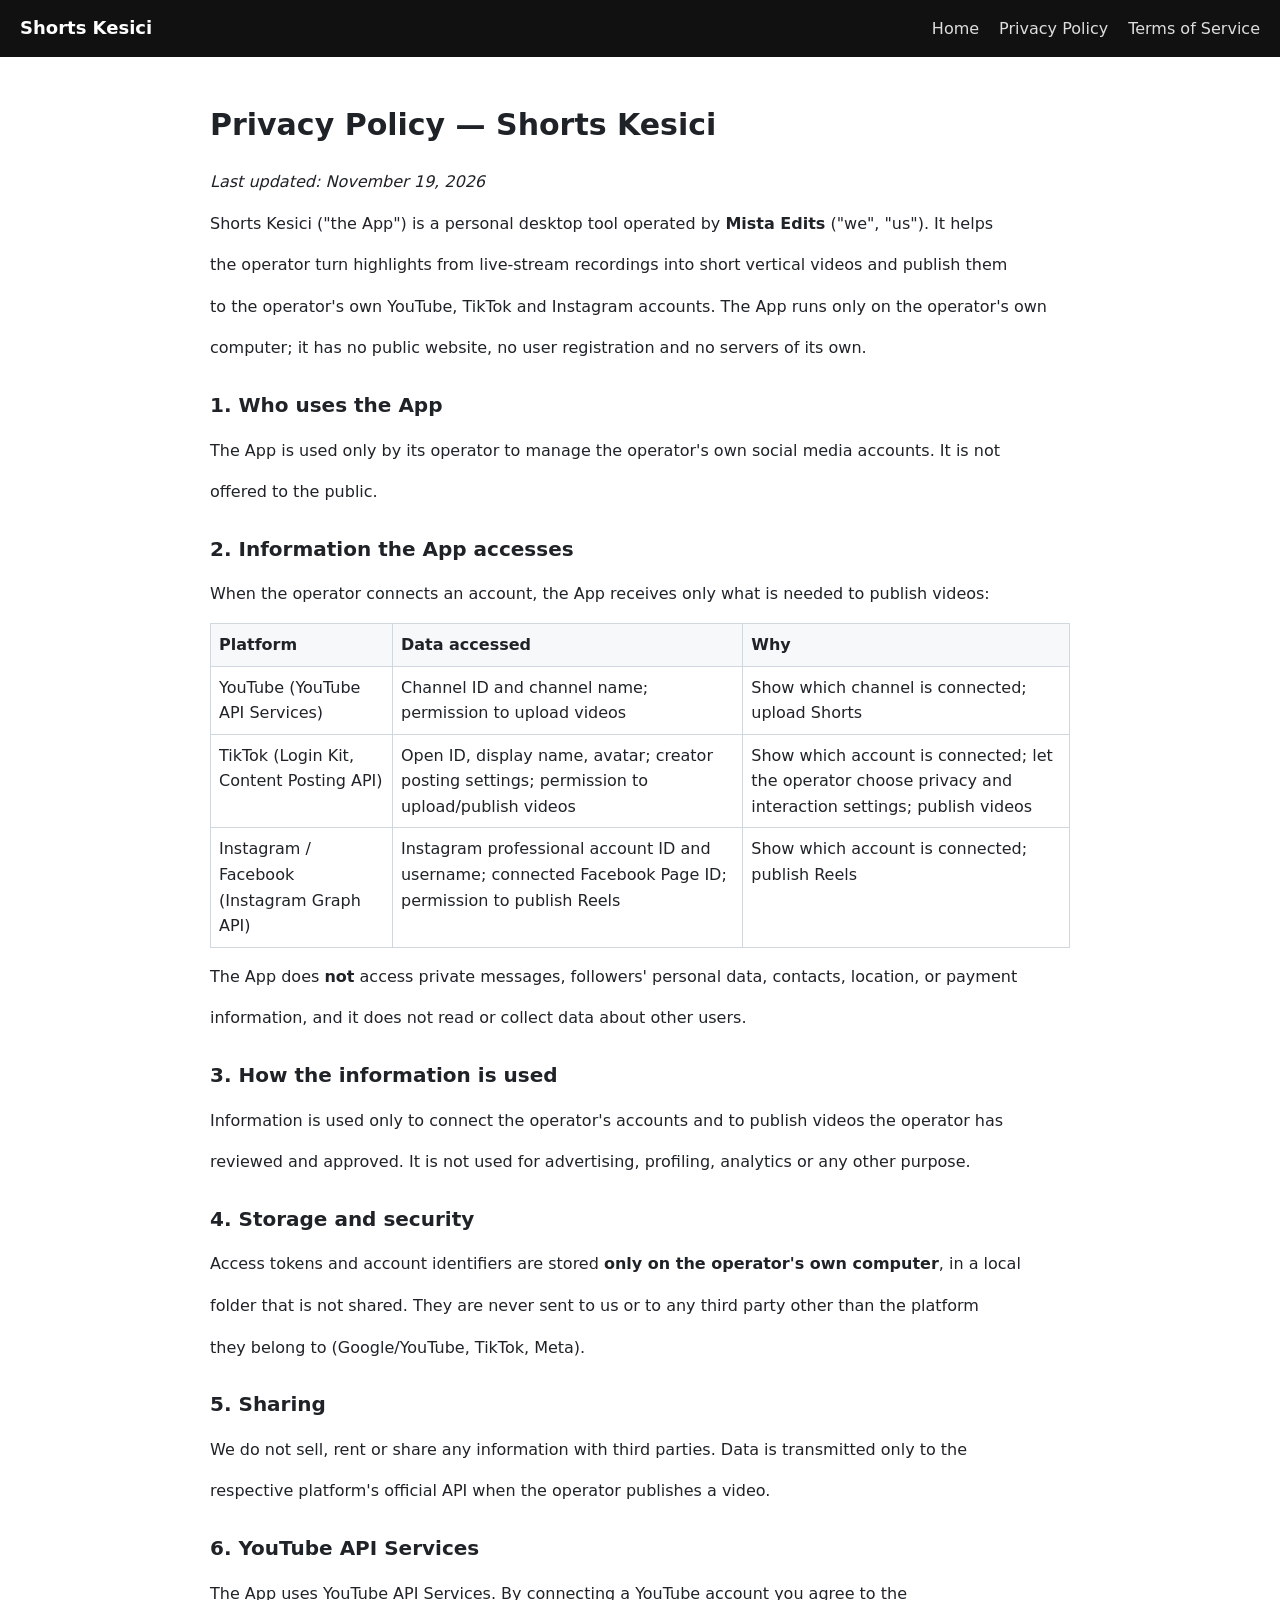
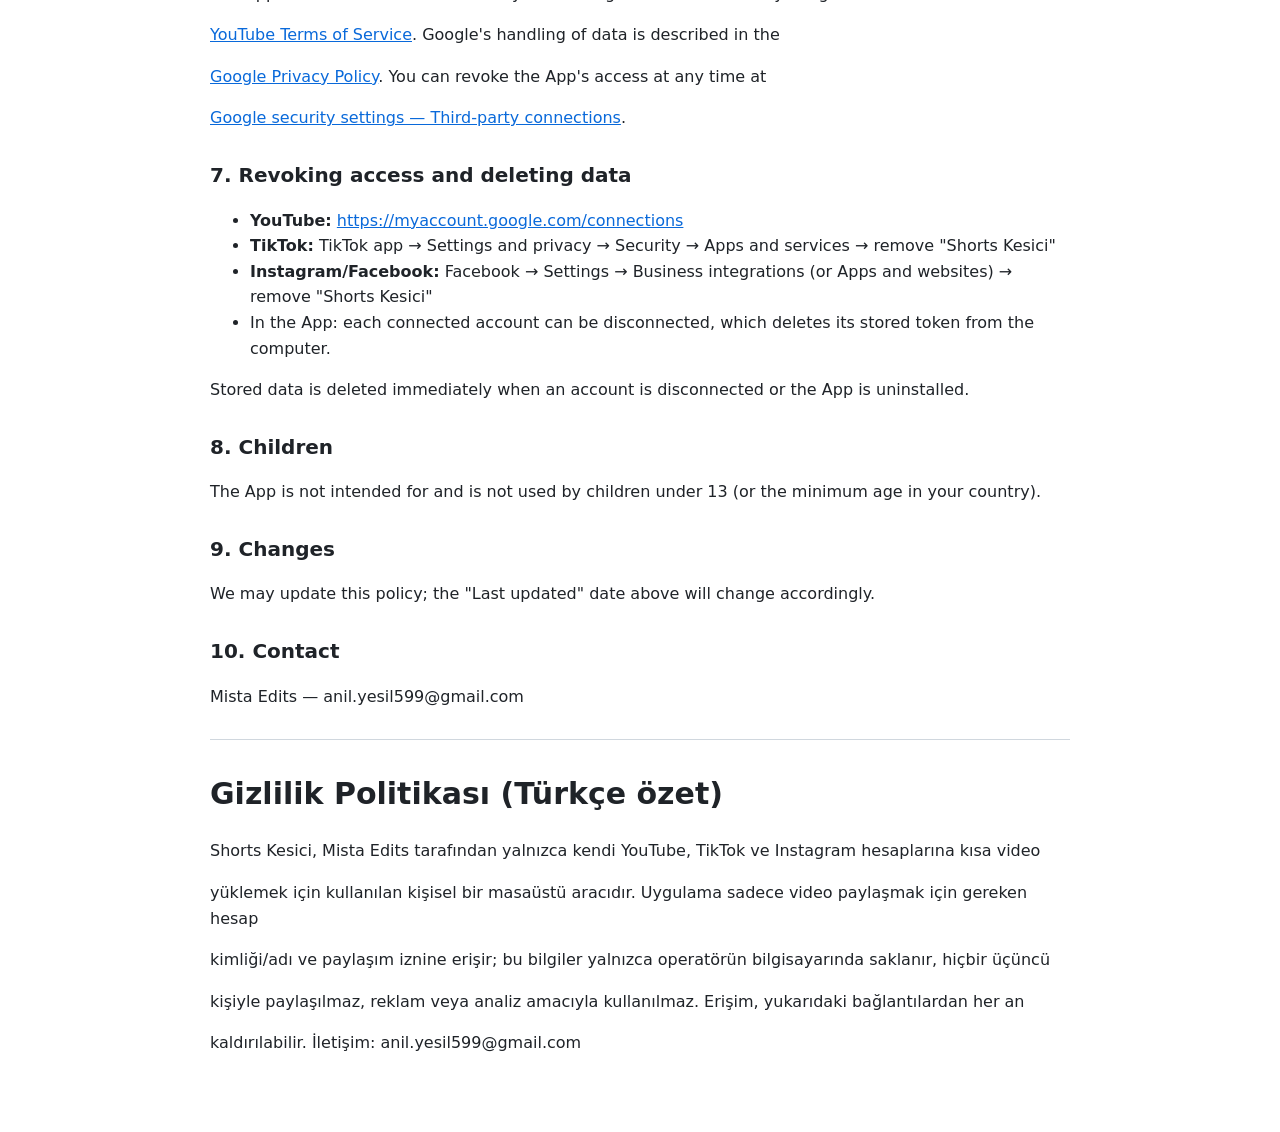
==== privacy-policy.html @ d6b377bf "Add privacy policy, terms of service and home page" ====
<!doctype html><html lang="en"><head><meta charset="utf-8">
<meta name="viewport" content="width=device-width, initial-scale=1"><title>Privacy Policy — Shorts Kesici</title>
<style>body{font:16px/1.6 system-ui,Segoe UI,Arial,sans-serif;margin:0;color:#1f2328;background:#fff}
header{background:#111;color:#fff;padding:14px 20px;display:flex;gap:20px;align-items:center;flex-wrap:wrap}
header b{font-size:18px;margin-right:auto}header a{color:#ddd;text-decoration:none}header a:hover{color:#fff}
main{max-width:860px;margin:0 auto;padding:24px 20px 60px}h1{font-size:30px}h2{font-size:20px;margin-top:28px}
table{border-collapse:collapse;width:100%;margin:10px 0}td,th{border:1px solid #d0d7de;padding:8px;text-align:left;vertical-align:top}
th{background:#f6f8fa}a{color:#0969da}hr{border:0;border-top:1px solid #d0d7de;margin:30px 0}</style></head>
<body><header><b>Shorts Kesici</b><a href="./">Home</a><a href="privacy-policy.html">Privacy Policy</a>
<a href="terms-of-service.html">Terms of Service</a></header><main><h1>Privacy Policy — Shorts Kesici</h1>
<p><em>Last updated: November 19, 2026</em></p>
<p>Shorts Kesici (&quot;the App&quot;) is a personal desktop tool operated by <strong>Mista Edits</strong> (&quot;we&quot;, &quot;us&quot;). It helps</p>
<p>the operator turn highlights from live-stream recordings into short vertical videos and publish them</p>
<p>to the operator&#x27;s own YouTube, TikTok and Instagram accounts. The App runs only on the operator&#x27;s own</p>
<p>computer; it has no public website, no user registration and no servers of its own.</p>
<h2>1. Who uses the App</h2>
<p>The App is used only by its operator to manage the operator&#x27;s own social media accounts. It is not</p>
<p>offered to the public.</p>
<h2>2. Information the App accesses</h2>
<p>When the operator connects an account, the App receives only what is needed to publish videos:</p>
<table>
<tr><th>Platform</th><th>Data accessed</th><th>Why</th></tr>
<tr><td>YouTube (YouTube API Services)</td><td>Channel ID and channel name; permission to upload videos</td><td>Show which channel is connected; upload Shorts</td></tr>
<tr><td>TikTok (Login Kit, Content Posting API)</td><td>Open ID, display name, avatar; creator posting settings; permission to upload/publish videos</td><td>Show which account is connected; let the operator choose privacy and interaction settings; publish videos</td></tr>
<tr><td>Instagram / Facebook (Instagram Graph API)</td><td>Instagram professional account ID and username; connected Facebook Page ID; permission to publish Reels</td><td>Show which account is connected; publish Reels</td></tr>
</table>
<p>The App does <strong>not</strong> access private messages, followers&#x27; personal data, contacts, location, or payment</p>
<p>information, and it does not read or collect data about other users.</p>
<h2>3. How the information is used</h2>
<p>Information is used only to connect the operator&#x27;s accounts and to publish videos the operator has</p>
<p>reviewed and approved. It is not used for advertising, profiling, analytics or any other purpose.</p>
<h2>4. Storage and security</h2>
<p>Access tokens and account identifiers are stored <strong>only on the operator&#x27;s own computer</strong>, in a local</p>
<p>folder that is not shared. They are never sent to us or to any third party other than the platform</p>
<p>they belong to (Google/YouTube, TikTok, Meta).</p>
<h2>5. Sharing</h2>
<p>We do not sell, rent or share any information with third parties. Data is transmitted only to the</p>
<p>respective platform&#x27;s official API when the operator publishes a video.</p>
<h2>6. YouTube API Services</h2>
<p>The App uses YouTube API Services. By connecting a YouTube account you agree to the</p>
<p><a href="https://www.youtube.com/t/terms">YouTube Terms of Service</a>. Google&#x27;s handling of data is described in the</p>
<p><a href="https://policies.google.com/privacy">Google Privacy Policy</a>. You can revoke the App&#x27;s access at any time at</p>
<p><a href="https://myaccount.google.com/connections">Google security settings — Third-party connections</a>.</p>
<h2>7. Revoking access and deleting data</h2>
<ul>
<li><strong>YouTube:</strong> <a href="https://myaccount.google.com/connections">https://myaccount.google.com/connections</a></li>
<li><strong>TikTok:</strong> TikTok app → Settings and privacy → Security → Apps and services → remove &quot;Shorts Kesici&quot;</li>
<li><strong>Instagram/Facebook:</strong> Facebook → Settings → Business integrations (or Apps and websites) → remove &quot;Shorts Kesici&quot;</li>
<li>In the App: each connected account can be disconnected, which deletes its stored token from the computer.</li>
</ul>
<p>Stored data is deleted immediately when an account is disconnected or the App is uninstalled.</p>
<h2>8. Children</h2>
<p>The App is not intended for and is not used by children under 13 (or the minimum age in your country).</p>
<h2>9. Changes</h2>
<p>We may update this policy; the &quot;Last updated&quot; date above will change accordingly.</p>
<h2>10. Contact</h2>
<p>Mista Edits — anil.yesil599@gmail.com</p>
<hr>
<h1>Gizlilik Politikası (Türkçe özet)</h1>
<p>Shorts Kesici, Mista Edits tarafından yalnızca kendi YouTube, TikTok ve Instagram hesaplarına kısa video</p>
<p>yüklemek için kullanılan kişisel bir masaüstü aracıdır. Uygulama sadece video paylaşmak için gereken hesap</p>
<p>kimliği/adı ve paylaşım iznine erişir; bu bilgiler yalnızca operatörün bilgisayarında saklanır, hiçbir üçüncü</p>
<p>kişiyle paylaşılmaz, reklam veya analiz amacıyla kullanılmaz. Erişim, yukarıdaki bağlantılardan her an</p>
<p>kaldırılabilir. İletişim: anil.yesil599@gmail.com</p></main></body></html>
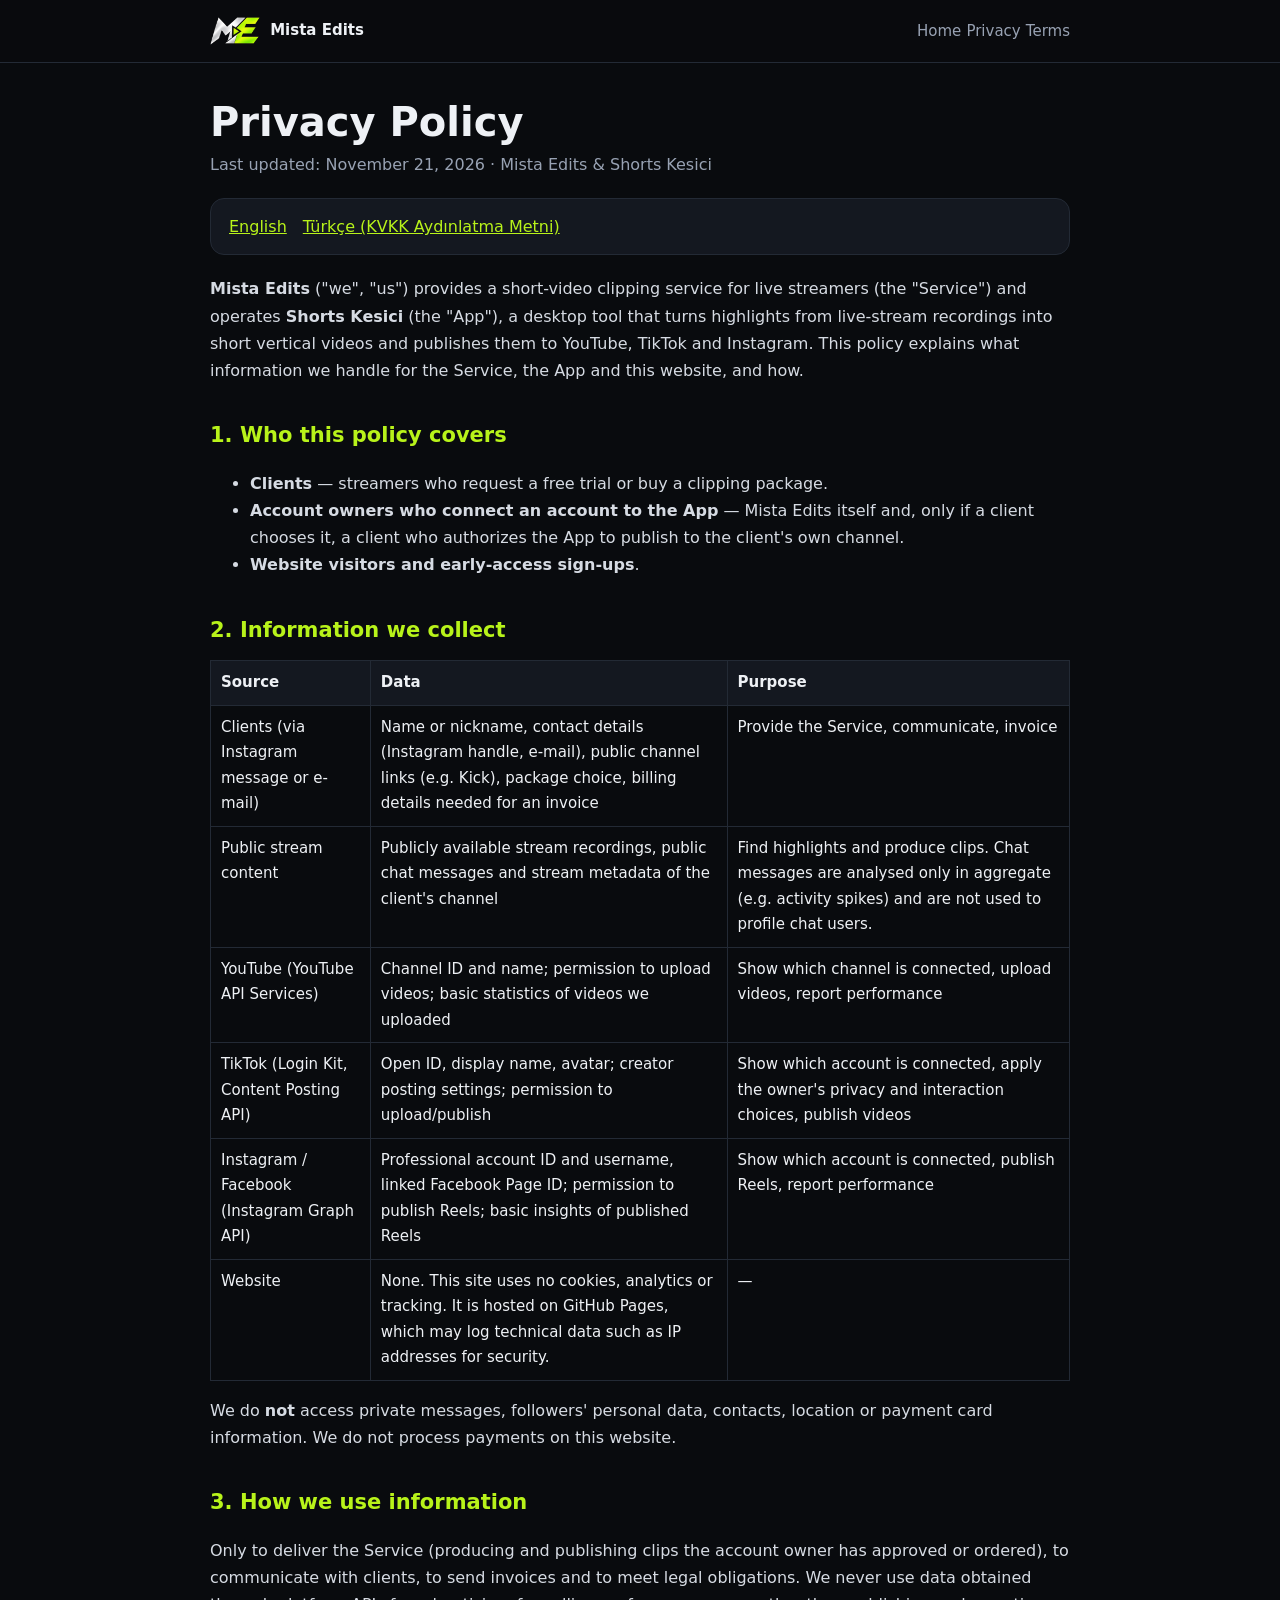
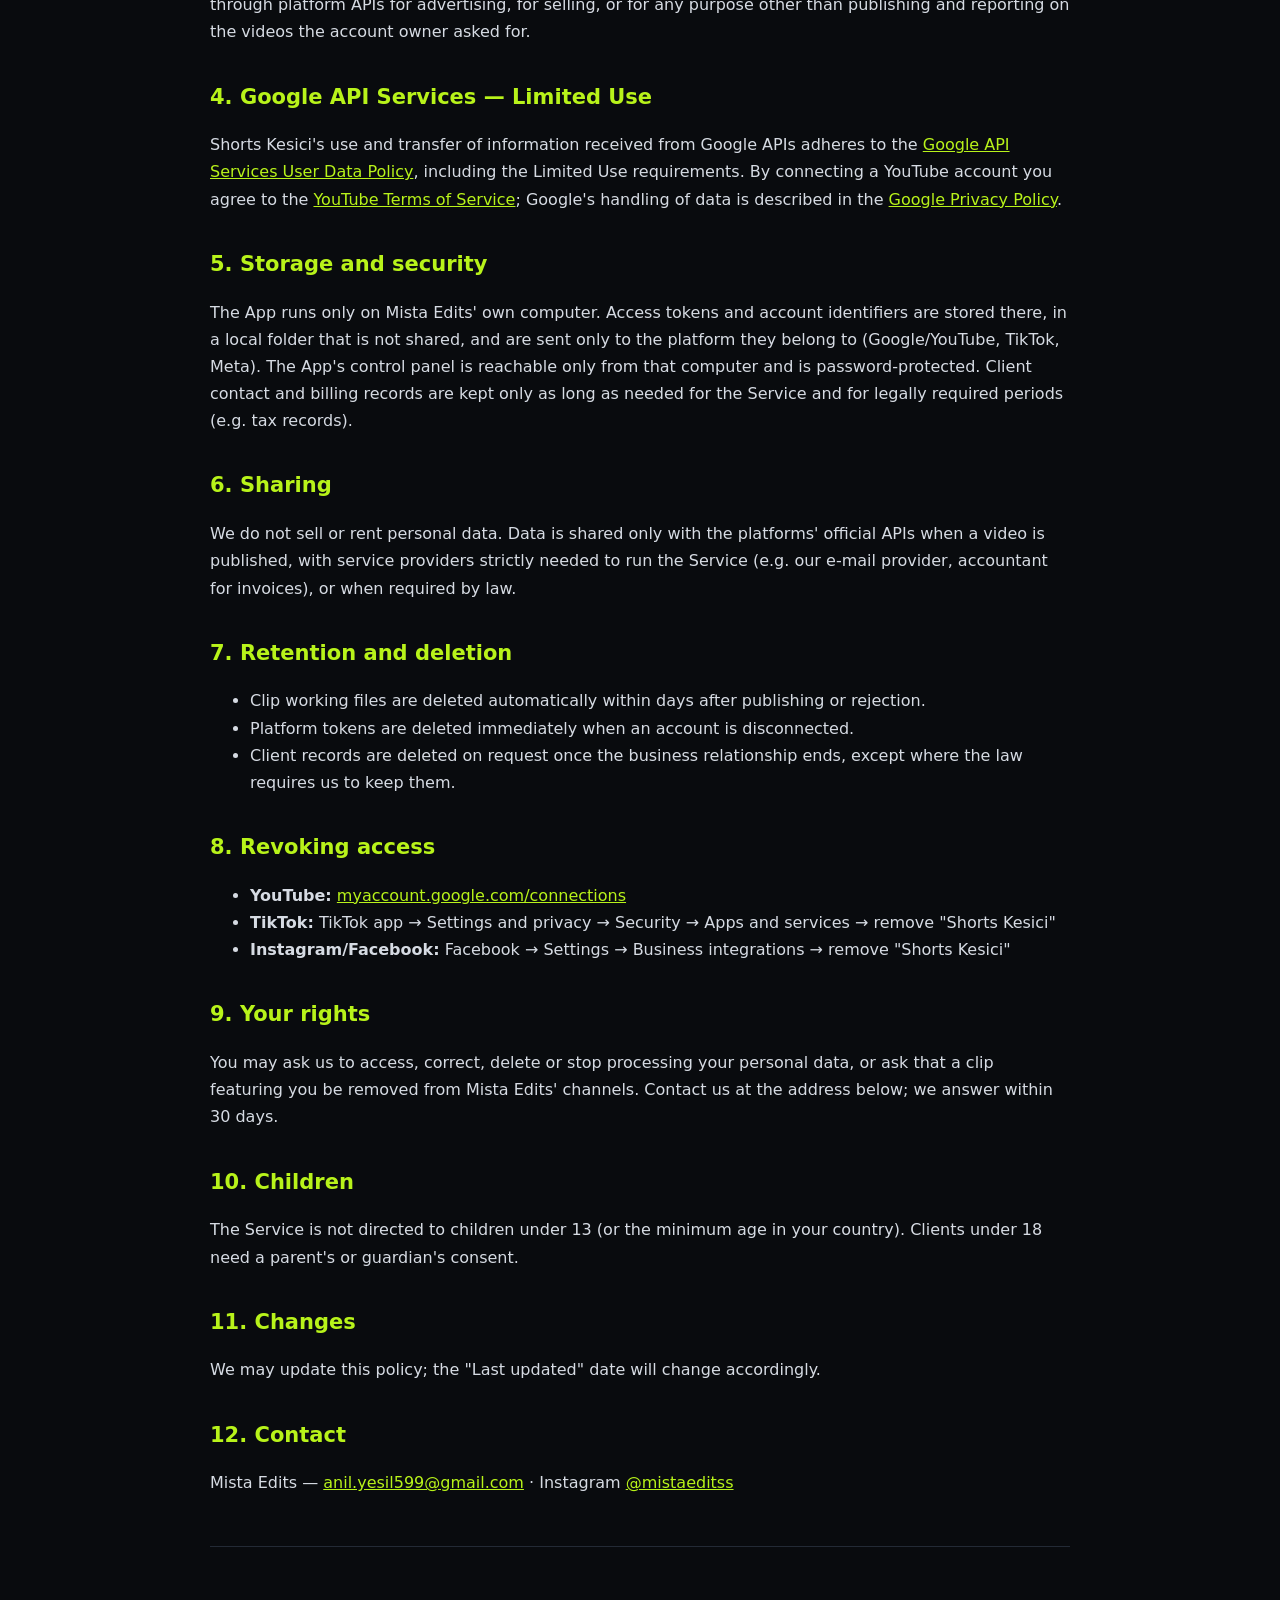
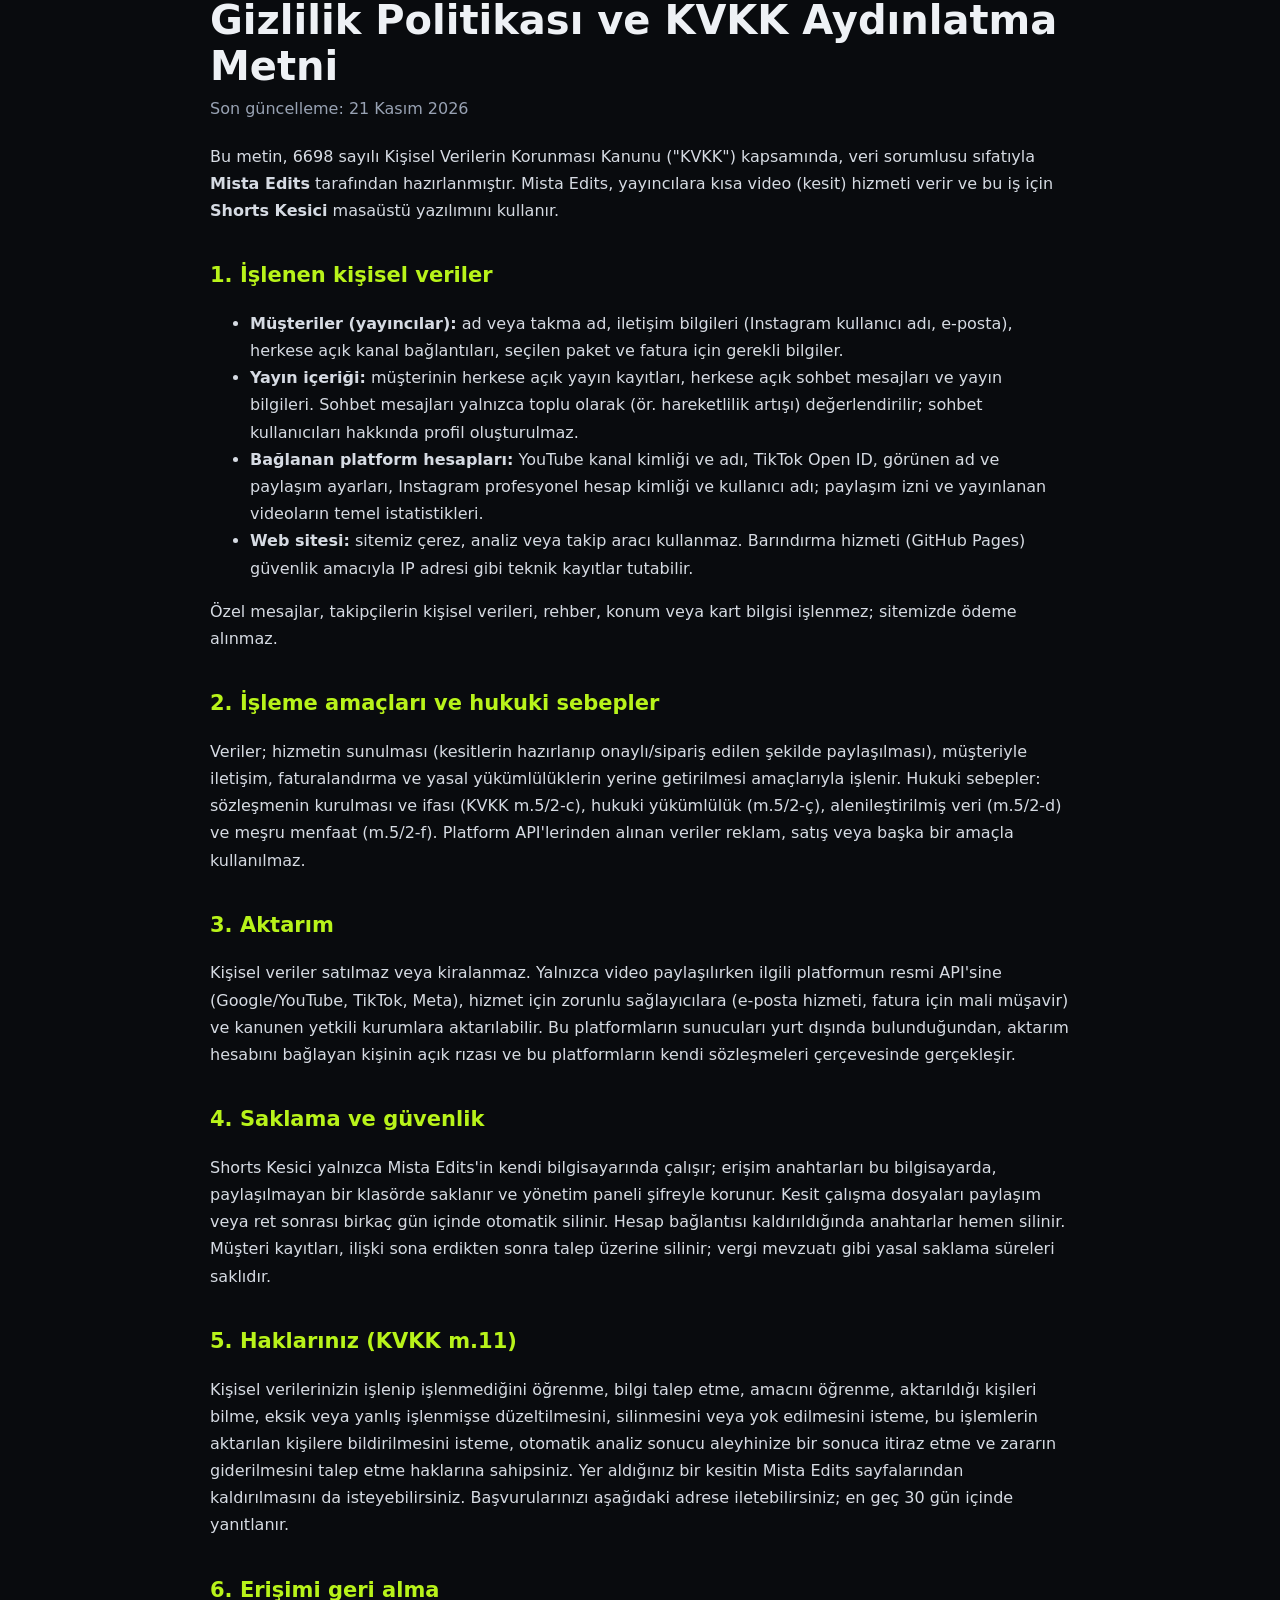
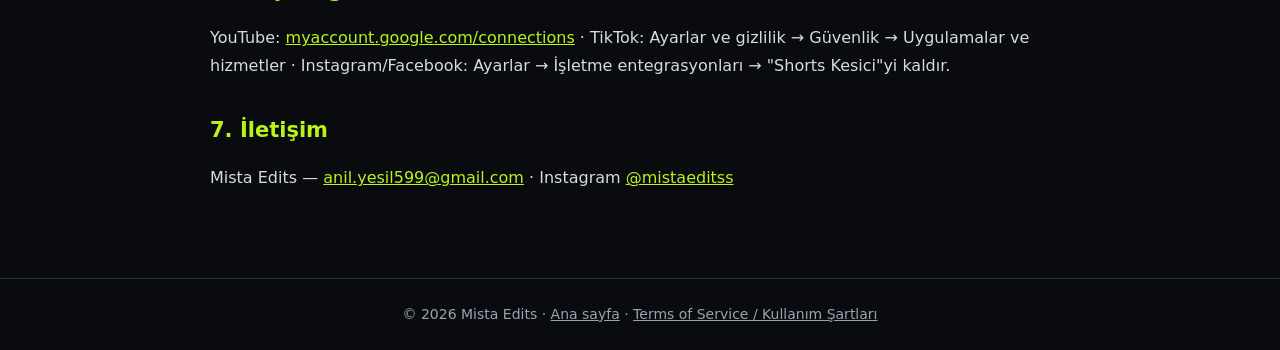
==== commit 90f38efb: "Gizlilik ve kullanım şartları güncellendi" ====
--- a/privacy-policy.html
+++ b/privacy-policy.html
@@ -1,64 +1,115 @@
-<!doctype html><html lang="en"><head><meta charset="utf-8">
-<meta name="viewport" content="width=device-width, initial-scale=1"><title>Privacy Policy — Shorts Kesici</title>
-<style>body{font:16px/1.6 system-ui,Segoe UI,Arial,sans-serif;margin:0;color:#1f2328;background:#fff}
-header{background:#111;color:#fff;padding:14px 20px;display:flex;gap:20px;align-items:center;flex-wrap:wrap}
-header b{font-size:18px;margin-right:auto}header a{color:#ddd;text-decoration:none}header a:hover{color:#fff}
-main{max-width:860px;margin:0 auto;padding:24px 20px 60px}h1{font-size:30px}h2{font-size:20px;margin-top:28px}
-table{border-collapse:collapse;width:100%;margin:10px 0}td,th{border:1px solid #d0d7de;padding:8px;text-align:left;vertical-align:top}
-th{background:#f6f8fa}a{color:#0969da}hr{border:0;border-top:1px solid #d0d7de;margin:30px 0}</style></head>
-<body><header><b>Shorts Kesici</b><a href="./">Home</a><a href="privacy-policy.html">Privacy Policy</a>
-<a href="terms-of-service.html">Terms of Service</a></header><main><h1>Privacy Policy — Shorts Kesici</h1>
-<p><em>Last updated: November 19, 2026</em></p>
-<p>Shorts Kesici (&quot;the App&quot;) is a personal desktop tool operated by <strong>Mista Edits</strong> (&quot;we&quot;, &quot;us&quot;). It helps</p>
-<p>the operator turn highlights from live-stream recordings into short vertical videos and publish them</p>
-<p>to the operator&#x27;s own YouTube, TikTok and Instagram accounts. The App runs only on the operator&#x27;s own</p>
-<p>computer; it has no public website, no user registration and no servers of its own.</p>
-<h2>1. Who uses the App</h2>
-<p>The App is used only by its operator to manage the operator&#x27;s own social media accounts. It is not</p>
-<p>offered to the public.</p>
-<h2>2. Information the App accesses</h2>
-<p>When the operator connects an account, the App receives only what is needed to publish videos:</p>
-<table>
-<tr><th>Platform</th><th>Data accessed</th><th>Why</th></tr>
-<tr><td>YouTube (YouTube API Services)</td><td>Channel ID and channel name; permission to upload videos</td><td>Show which channel is connected; upload Shorts</td></tr>
-<tr><td>TikTok (Login Kit, Content Posting API)</td><td>Open ID, display name, avatar; creator posting settings; permission to upload/publish videos</td><td>Show which account is connected; let the operator choose privacy and interaction settings; publish videos</td></tr>
-<tr><td>Instagram / Facebook (Instagram Graph API)</td><td>Instagram professional account ID and username; connected Facebook Page ID; permission to publish Reels</td><td>Show which account is connected; publish Reels</td></tr>
-</table>
-<p>The App does <strong>not</strong> access private messages, followers&#x27; personal data, contacts, location, or payment</p>
-<p>information, and it does not read or collect data about other users.</p>
-<h2>3. How the information is used</h2>
-<p>Information is used only to connect the operator&#x27;s accounts and to publish videos the operator has</p>
-<p>reviewed and approved. It is not used for advertising, profiling, analytics or any other purpose.</p>
-<h2>4. Storage and security</h2>
-<p>Access tokens and account identifiers are stored <strong>only on the operator&#x27;s own computer</strong>, in a local</p>
-<p>folder that is not shared. They are never sent to us or to any third party other than the platform</p>
-<p>they belong to (Google/YouTube, TikTok, Meta).</p>
-<h2>5. Sharing</h2>
-<p>We do not sell, rent or share any information with third parties. Data is transmitted only to the</p>
-<p>respective platform&#x27;s official API when the operator publishes a video.</p>
-<h2>6. YouTube API Services</h2>
-<p>The App uses YouTube API Services. By connecting a YouTube account you agree to the</p>
-<p><a href="https://www.youtube.com/t/terms">YouTube Terms of Service</a>. Google&#x27;s handling of data is described in the</p>
-<p><a href="https://policies.google.com/privacy">Google Privacy Policy</a>. You can revoke the App&#x27;s access at any time at</p>
-<p><a href="https://myaccount.google.com/connections">Google security settings — Third-party connections</a>.</p>
-<h2>7. Revoking access and deleting data</h2>
-<ul>
-<li><strong>YouTube:</strong> <a href="https://myaccount.google.com/connections">https://myaccount.google.com/connections</a></li>
-<li><strong>TikTok:</strong> TikTok app → Settings and privacy → Security → Apps and services → remove &quot;Shorts Kesici&quot;</li>
-<li><strong>Instagram/Facebook:</strong> Facebook → Settings → Business integrations (or Apps and websites) → remove &quot;Shorts Kesici&quot;</li>
-<li>In the App: each connected account can be disconnected, which deletes its stored token from the computer.</li>
-</ul>
-<p>Stored data is deleted immediately when an account is disconnected or the App is uninstalled.</p>
-<h2>8. Children</h2>
-<p>The App is not intended for and is not used by children under 13 (or the minimum age in your country).</p>
-<h2>9. Changes</h2>
-<p>We may update this policy; the &quot;Last updated&quot; date above will change accordingly.</p>
-<h2>10. Contact</h2>
-<p>Mista Edits — anil.yesil599@gmail.com</p>
-<hr>
-<h1>Gizlilik Politikası (Türkçe özet)</h1>
-<p>Shorts Kesici, Mista Edits tarafından yalnızca kendi YouTube, TikTok ve Instagram hesaplarına kısa video</p>
-<p>yüklemek için kullanılan kişisel bir masaüstü aracıdır. Uygulama sadece video paylaşmak için gereken hesap</p>
-<p>kimliği/adı ve paylaşım iznine erişir; bu bilgiler yalnızca operatörün bilgisayarında saklanır, hiçbir üçüncü</p>
-<p>kişiyle paylaşılmaz, reklam veya analiz amacıyla kullanılmaz. Erişim, yukarıdaki bağlantılardan her an</p>
-<p>kaldırılabilir. İletişim: anil.yesil599@gmail.com</p></main></body></html>+<!doctype html>
+<html lang="en">
+<head>
+<meta charset="utf-8">
+<meta name="viewport" content="width=device-width, initial-scale=1">
+<title>Privacy Policy — Mista Edits &amp; Shorts Kesici</title>
+<link rel="icon" href="favicon.png">
+<link rel="stylesheet" href="legal.css">
+</head>
+<body>
+<nav><div class="w"><a class="brand" href="./"><img src="logo.png" alt="">Mista Edits</a><span class="links"><a href="./">Home</a> <a href="privacy-policy.html">Privacy</a> <a href="terms-of-service.html">Terms</a></span></div></nav>
+<main>
+<h1>Privacy Policy</h1>
+<p class="upd">Last updated: November 21, 2026 · Mista Edits &amp; Shorts Kesici</p>
+<div class="toc"><a href="#en">English</a><a href="#tr">Türkçe (KVKK Aydınlatma Metni)</a></div>
+
+<section id="en">
+<p><strong>Mista Edits</strong> ("we", "us") provides a short-video clipping service for live streamers (the "Service") and operates <strong>Shorts Kesici</strong> (the "App"), a desktop tool that turns highlights from live-stream recordings into short vertical videos and publishes them to YouTube, TikTok and Instagram. This policy explains what information we handle for the Service, the App and this website, and how.</p>
+
+<h2>1. Who this policy covers</h2>
+<ul>
+<li><strong>Clients</strong> — streamers who request a free trial or buy a clipping package.</li>
+<li><strong>Account owners who connect an account to the App</strong> — Mista Edits itself and, only if a client chooses it, a client who authorizes the App to publish to the client's own channel.</li>
+<li><strong>Website visitors and early-access sign-ups</strong>.</li>
+</ul>
+
+<h2>2. Information we collect</h2>
+<table>
+<tr><th>Source</th><th>Data</th><th>Purpose</th></tr>
+<tr><td>Clients (via Instagram message or e-mail)</td><td>Name or nickname, contact details (Instagram handle, e-mail), public channel links (e.g. Kick), package choice, billing details needed for an invoice</td><td>Provide the Service, communicate, invoice</td></tr>
+<tr><td>Public stream content</td><td>Publicly available stream recordings, public chat messages and stream metadata of the client's channel</td><td>Find highlights and produce clips. Chat messages are analysed only in aggregate (e.g. activity spikes) and are not used to profile chat users.</td></tr>
+<tr><td>YouTube (YouTube API Services)</td><td>Channel ID and name; permission to upload videos; basic statistics of videos we uploaded</td><td>Show which channel is connected, upload videos, report performance</td></tr>
+<tr><td>TikTok (Login Kit, Content Posting API)</td><td>Open ID, display name, avatar; creator posting settings; permission to upload/publish</td><td>Show which account is connected, apply the owner's privacy and interaction choices, publish videos</td></tr>
+<tr><td>Instagram / Facebook (Instagram Graph API)</td><td>Professional account ID and username, linked Facebook Page ID; permission to publish Reels; basic insights of published Reels</td><td>Show which account is connected, publish Reels, report performance</td></tr>
+<tr><td>Website</td><td>None. This site uses no cookies, analytics or tracking. It is hosted on GitHub Pages, which may log technical data such as IP addresses for security.</td><td>—</td></tr>
+</table>
+<p>We do <strong>not</strong> access private messages, followers' personal data, contacts, location or payment card information. We do not process payments on this website.</p>
+
+<h2>3. How we use information</h2>
+<p>Only to deliver the Service (producing and publishing clips the account owner has approved or ordered), to communicate with clients, to send invoices and to meet legal obligations. We never use data obtained through platform APIs for advertising, for selling, or for any purpose other than publishing and reporting on the videos the account owner asked for.</p>
+
+<h2>4. Google API Services — Limited Use</h2>
+<p>Shorts Kesici's use and transfer of information received from Google APIs adheres to the <a href="https://developers.google.com/terms/api-services-user-data-policy">Google API Services User Data Policy</a>, including the Limited Use requirements. By connecting a YouTube account you agree to the <a href="https://www.youtube.com/t/terms">YouTube Terms of Service</a>; Google's handling of data is described in the <a href="https://policies.google.com/privacy">Google Privacy Policy</a>.</p>
+
+<h2>5. Storage and security</h2>
+<p>The App runs only on Mista Edits' own computer. Access tokens and account identifiers are stored there, in a local folder that is not shared, and are sent only to the platform they belong to (Google/YouTube, TikTok, Meta). The App's control panel is reachable only from that computer and is password-protected. Client contact and billing records are kept only as long as needed for the Service and for legally required periods (e.g. tax records).</p>
+
+<h2>6. Sharing</h2>
+<p>We do not sell or rent personal data. Data is shared only with the platforms' official APIs when a video is published, with service providers strictly needed to run the Service (e.g. our e-mail provider, accountant for invoices), or when required by law.</p>
+
+<h2>7. Retention and deletion</h2>
+<ul>
+<li>Clip working files are deleted automatically within days after publishing or rejection.</li>
+<li>Platform tokens are deleted immediately when an account is disconnected.</li>
+<li>Client records are deleted on request once the business relationship ends, except where the law requires us to keep them.</li>
+</ul>
+
+<h2>8. Revoking access</h2>
+<ul>
+<li><strong>YouTube:</strong> <a href="https://myaccount.google.com/connections">myaccount.google.com/connections</a></li>
+<li><strong>TikTok:</strong> TikTok app → Settings and privacy → Security → Apps and services → remove "Shorts Kesici"</li>
+<li><strong>Instagram/Facebook:</strong> Facebook → Settings → Business integrations → remove "Shorts Kesici"</li>
+</ul>
+
+<h2>9. Your rights</h2>
+<p>You may ask us to access, correct, delete or stop processing your personal data, or ask that a clip featuring you be removed from Mista Edits' channels. Contact us at the address below; we answer within 30 days.</p>
+
+<h2>10. Children</h2>
+<p>The Service is not directed to children under 13 (or the minimum age in your country). Clients under 18 need a parent's or guardian's consent.</p>
+
+<h2>11. Changes</h2>
+<p>We may update this policy; the "Last updated" date will change accordingly.</p>
+
+<h2>12. Contact</h2>
+<p>Mista Edits — <a href="mailto:anil.yesil599@gmail.com">anil.yesil599@gmail.com</a> · Instagram <a href="https://www.instagram.com/mistaeditss/">@mistaeditss</a></p>
+</section>
+
+<hr>
+
+<section id="tr" lang="tr">
+<h1>Gizlilik Politikası ve KVKK Aydınlatma Metni</h1>
+<p class="upd">Son güncelleme: 21 Kasım 2026</p>
+<p>Bu metin, 6698 sayılı Kişisel Verilerin Korunması Kanunu ("KVKK") kapsamında, veri sorumlusu sıfatıyla <strong>Mista Edits</strong> tarafından hazırlanmıştır. Mista Edits, yayıncılara kısa video (kesit) hizmeti verir ve bu iş için <strong>Shorts Kesici</strong> masaüstü yazılımını kullanır.</p>
+
+<h2>1. İşlenen kişisel veriler</h2>
+<ul>
+<li><strong>Müşteriler (yayıncılar):</strong> ad veya takma ad, iletişim bilgileri (Instagram kullanıcı adı, e-posta), herkese açık kanal bağlantıları, seçilen paket ve fatura için gerekli bilgiler.</li>
+<li><strong>Yayın içeriği:</strong> müşterinin herkese açık yayın kayıtları, herkese açık sohbet mesajları ve yayın bilgileri. Sohbet mesajları yalnızca toplu olarak (ör. hareketlilik artışı) değerlendirilir; sohbet kullanıcıları hakkında profil oluşturulmaz.</li>
+<li><strong>Bağlanan platform hesapları:</strong> YouTube kanal kimliği ve adı, TikTok Open ID, görünen ad ve paylaşım ayarları, Instagram profesyonel hesap kimliği ve kullanıcı adı; paylaşım izni ve yayınlanan videoların temel istatistikleri.</li>
+<li><strong>Web sitesi:</strong> sitemiz çerez, analiz veya takip aracı kullanmaz. Barındırma hizmeti (GitHub Pages) güvenlik amacıyla IP adresi gibi teknik kayıtlar tutabilir.</li>
+</ul>
+<p>Özel mesajlar, takipçilerin kişisel verileri, rehber, konum veya kart bilgisi işlenmez; sitemizde ödeme alınmaz.</p>
+
+<h2>2. İşleme amaçları ve hukuki sebepler</h2>
+<p>Veriler; hizmetin sunulması (kesitlerin hazırlanıp onaylı/sipariş edilen şekilde paylaşılması), müşteriyle iletişim, faturalandırma ve yasal yükümlülüklerin yerine getirilmesi amaçlarıyla işlenir. Hukuki sebepler: sözleşmenin kurulması ve ifası (KVKK m.5/2-c), hukuki yükümlülük (m.5/2-ç), alenileştirilmiş veri (m.5/2-d) ve meşru menfaat (m.5/2-f). Platform API'lerinden alınan veriler reklam, satış veya başka bir amaçla kullanılmaz.</p>
+
+<h2>3. Aktarım</h2>
+<p>Kişisel veriler satılmaz veya kiralanmaz. Yalnızca video paylaşılırken ilgili platformun resmi API'sine (Google/YouTube, TikTok, Meta), hizmet için zorunlu sağlayıcılara (e-posta hizmeti, fatura için mali müşavir) ve kanunen yetkili kurumlara aktarılabilir. Bu platformların sunucuları yurt dışında bulunduğundan, aktarım hesabını bağlayan kişinin açık rızası ve bu platformların kendi sözleşmeleri çerçevesinde gerçekleşir.</p>
+
+<h2>4. Saklama ve güvenlik</h2>
+<p>Shorts Kesici yalnızca Mista Edits'in kendi bilgisayarında çalışır; erişim anahtarları bu bilgisayarda, paylaşılmayan bir klasörde saklanır ve yönetim paneli şifreyle korunur. Kesit çalışma dosyaları paylaşım veya ret sonrası birkaç gün içinde otomatik silinir. Hesap bağlantısı kaldırıldığında anahtarlar hemen silinir. Müşteri kayıtları, ilişki sona erdikten sonra talep üzerine silinir; vergi mevzuatı gibi yasal saklama süreleri saklıdır.</p>
+
+<h2>5. Haklarınız (KVKK m.11)</h2>
+<p>Kişisel verilerinizin işlenip işlenmediğini öğrenme, bilgi talep etme, amacını öğrenme, aktarıldığı kişileri bilme, eksik veya yanlış işlenmişse düzeltilmesini, silinmesini veya yok edilmesini isteme, bu işlemlerin aktarılan kişilere bildirilmesini isteme, otomatik analiz sonucu aleyhinize bir sonuca itiraz etme ve zararın giderilmesini talep etme haklarına sahipsiniz. Yer aldığınız bir kesitin Mista Edits sayfalarından kaldırılmasını da isteyebilirsiniz. Başvurularınızı aşağıdaki adrese iletebilirsiniz; en geç 30 gün içinde yanıtlanır.</p>
+
+<h2>6. Erişimi geri alma</h2>
+<p>YouTube: <a href="https://myaccount.google.com/connections">myaccount.google.com/connections</a> · TikTok: Ayarlar ve gizlilik → Güvenlik → Uygulamalar ve hizmetler · Instagram/Facebook: Ayarlar → İşletme entegrasyonları → "Shorts Kesici"yi kaldır.</p>
+
+<h2>7. İletişim</h2>
+<p>Mista Edits — <a href="mailto:anil.yesil599@gmail.com">anil.yesil599@gmail.com</a> · Instagram <a href="https://www.instagram.com/mistaeditss/">@mistaeditss</a></p>
+</section>
+</main>
+<footer>© 2026 Mista Edits · <a href="./">Ana sayfa</a> · <a href="terms-of-service.html">Terms of Service / Kullanım Şartları</a></footer>
+</body>
+</html>
--- a/legal.css
+++ b/legal.css
@@ -0,0 +1,25 @@
+:root{--bg:#090b0e;--card:#141820;--line:#232a35;--txt:#eef1f5;--mut:#98a2b3;--lime:#b8f31a}
+*{box-sizing:border-box}
+body{margin:0;background:var(--bg);color:var(--txt);font:16px/1.7 Inter,system-ui,Segoe UI,Arial,sans-serif}
+nav{border-bottom:1px solid var(--line);background:rgba(9,11,14,.9)}
+nav .w{max-width:900px;margin:0 auto;padding:0 20px;height:62px;display:flex;align-items:center;gap:20px}
+nav .brand{display:flex;align-items:center;gap:10px;text-decoration:none;color:var(--txt);font-weight:800;margin-right:auto}
+nav .brand img{height:28px}
+nav a{color:var(--mut);text-decoration:none;font-size:15px}nav a:hover{color:var(--txt)}
+main{max-width:900px;margin:0 auto;padding:36px 20px 70px}
+h1{font-size:clamp(28px,5vw,40px);line-height:1.15;margin:0 0 6px}
+h2{font-size:21px;margin:34px 0 8px;color:var(--lime)}
+h3{font-size:17px;margin:20px 0 6px}
+p,li{color:#d6dbe3}
+.upd{color:var(--mut);margin:0 0 20px}
+a{color:var(--lime)}
+table{border-collapse:collapse;width:100%;margin:12px 0;font-size:15px}
+td,th{border:1px solid var(--line);padding:9px 10px;text-align:left;vertical-align:top}
+th{background:var(--card)}
+.toc{background:var(--card);border:1px solid var(--line);border-radius:14px;padding:14px 18px;margin:20px 0}
+.toc a{margin-right:16px}
+hr{border:0;border-top:1px solid var(--line);margin:50px 0}
+.box{background:var(--card);border:1px solid var(--line);border-radius:14px;padding:14px 18px}
+footer{border-top:1px solid var(--line);color:var(--mut);font-size:14px;text-align:center;padding:24px 20px}
+footer a{color:var(--mut)}
+@media(max-width:600px){nav .links{display:none}table{font-size:13px}}
